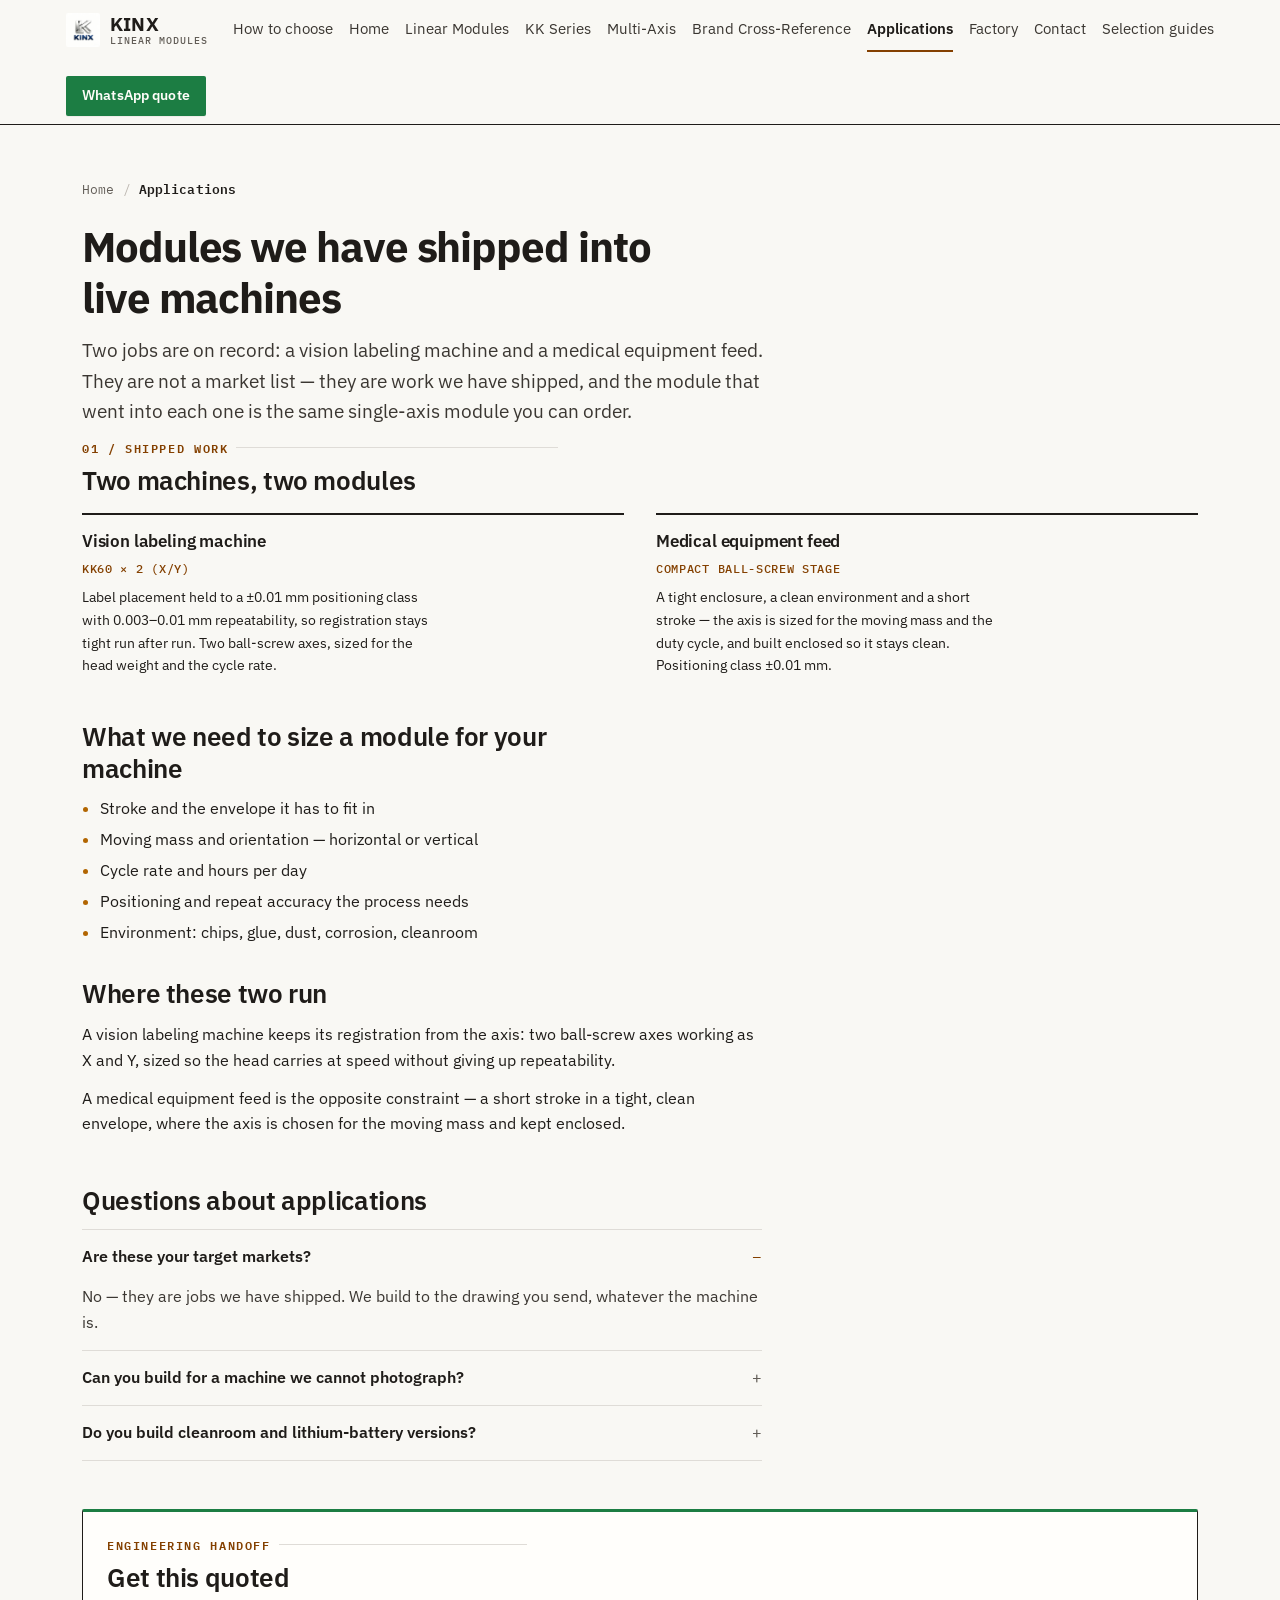
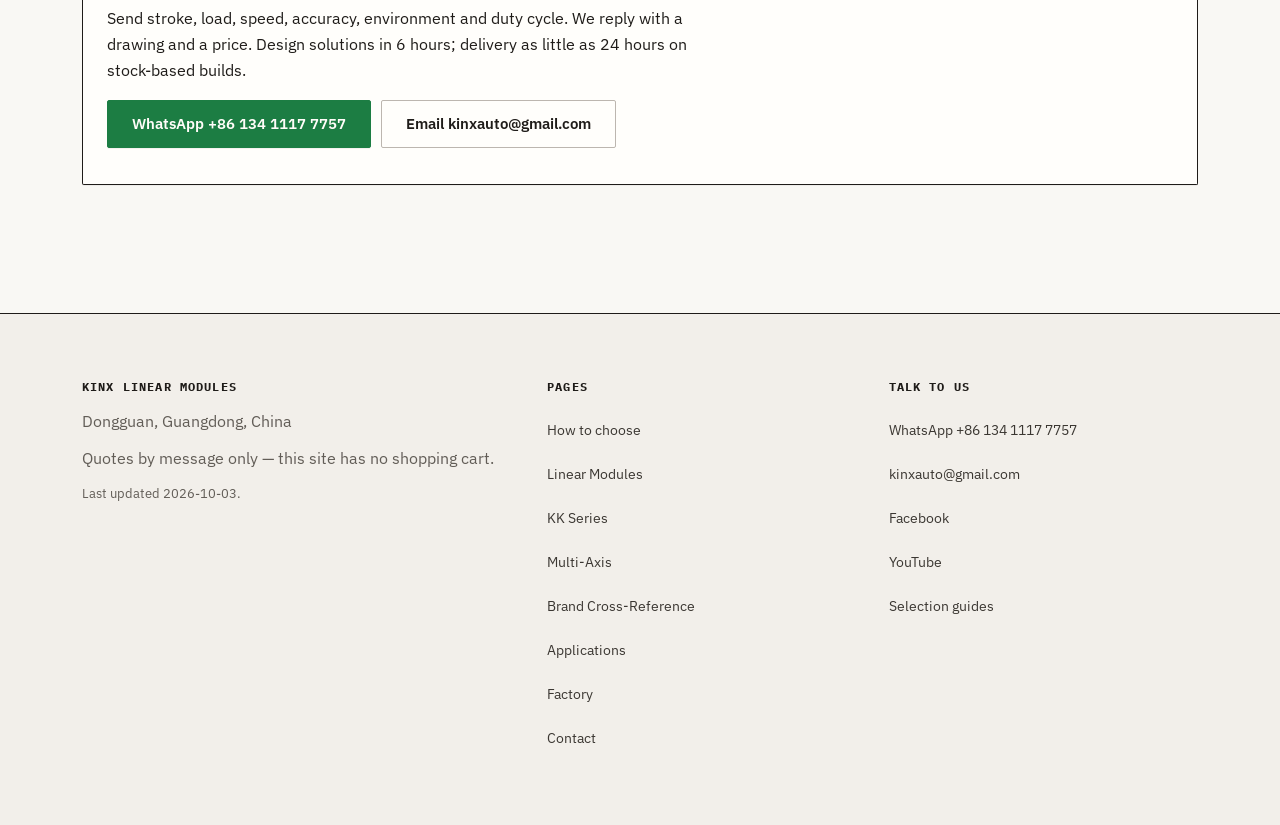
==== applications.html @ 44e57088 "Add applications page for shipped vision-labeling and medical work" ====
<!DOCTYPE html>
<html lang="en"><head>
<meta charset="utf-8">
<meta name="viewport" content="width=device-width,initial-scale=1">
<title>Linear Modules in Labeling and Medical Equipment — KINX</title>
<meta name="description" content="Linear modules running in vision labeling machines and medical equipment, built in our Dongguan workshop. Send the envelope, stroke and duty cycle and…">
<link rel="icon" href="assets/kinx-favicon.jpg" type="image/jpeg">
<link rel="canonical" href="https://hello532.github.io/kinxfa/applications.html">
<meta property="og:type" content="website">
<meta property="og:title" content="Linear Modules in Labeling and Medical Equipment — KINX">
<meta property="og:description" content="Linear modules running in vision labeling machines and medical equipment, built in our Dongguan workshop. Send the envelope, stroke and duty cycle and we return a drawing and a price.">
<meta property="og:image" content="https://hello532.github.io/kinxfa/assets/kinx-322.jpg">
<meta property="og:locale" content="en">
<meta name="twitter:card" content="summary_large_image">
<link rel="stylesheet" href="style.css">
<script type="application/ld+json">{"@context":"https://schema.org","@graph":[{"@type":"Organization","@id":"https://hello532.github.io/kinxfa/#org","name":"KINX","alternateName":"KINX Linear Modules","url":"https://hello532.github.io/kinxfa/","address":{"@type":"PostalAddress","addressLocality":"Dongguan","addressRegion":"Guangdong","addressCountry":"CN"},"email":"kinxauto@gmail.com","telephone":"+8613411177757","contactPoint":{"@type":"ContactPoint","contactType":"sales","telephone":"+8613411177757","email":"kinxauto@gmail.com","availableLanguage":["en","zh"]},"sameAs":["https://www.facebook.com/kinx.linearmodules","https://www.youtube.com/@KINXFA"],"knowsAbout":["Linear modules","Ball screw modules","Belt driven modules","Slide table modules"]},{"@type":"WebSite","@id":"https://hello532.github.io/kinxfa/#site","url":"https://hello532.github.io/kinxfa/","name":"KINX Linear Modules","publisher":{"@id":"https://hello532.github.io/kinxfa/#org"},"inLanguage":"en","dateModified":"2026-10-03"},{"@type":"BreadcrumbList","itemListElement":[{"@type":"ListItem","position":1,"name":"Home","item":"https://hello532.github.io/kinxfa/"},{"@type":"ListItem","position":2,"name":"Applications"}]},{"@type":"FAQPage","mainEntity":[{"@type":"Question","name":"Are these your target markets?","acceptedAnswer":{"@type":"Answer","text":"No — they are jobs we have shipped. We build to the drawing you send, whatever the machine is."}},{"@type":"Question","name":"Can you build for a machine we cannot photograph?","acceptedAnswer":{"@type":"Answer","text":"Yes. Send the envelope, stroke, moving mass and duty cycle instead of a photo; the dimension table is what we work from."}},{"@type":"Question","name":"Do you build cleanroom and lithium-battery versions?","acceptedAnswer":{"@type":"Answer","text":"The steel-band seal with external oiling is the version we build for cleanroom and lithium-battery lines. Tell us the cleanliness class and the environment."}}]}]}</script>
</head><body>
<a class="skip-link" href="#main">Skip to content</a>
<header role="banner" class="nav"><div class="navin"><a class="brand" href="index.html"><img class="brandlogo" src="assets/kinx-logo.png" alt="KINX logo" width="36" height="36" loading="eager" decoding="async"><span class="brandtxt">KINX<span>Linear Modules</span></span></a><nav class="links" aria-label="Main"><a href="how-to-choose.html">How to choose</a><a href="index.html">Home</a><a href="linear-modules.html">Linear Modules</a><a href="kk-modules.html">KK Series</a><a href="multi-axis-systems.html">Multi-Axis</a><a href="kk-replacement.html">Brand Cross-Reference</a><a href="applications.html" class="on">Applications</a><a href="factory.html">Factory</a><a href="contact.html">Contact</a><a href="https://hello532.github.io/linear-module-guide/" rel="noopener">Selection guides</a></nav><a class="cta" href="https://wa.me/8613411177757?text=Hi%20KINX%2C%20I%20need%20a%20quote%20for%20a%20linear%20module." rel="noopener noreferrer" target="_blank" aria-label="Get a quote on WhatsApp">WhatsApp quote</a></div></header>
<main id="main" class="wrap page page--applications"><nav class="crumbs" aria-label="Breadcrumb"><ol><li><a href="index.html">Home</a></li><li aria-current="page">Applications</li></ol></nav>
<h1>Modules we have shipped into live machines</h1>
<p class="lead">Two jobs are on record: a vision labeling machine and a medical equipment feed. They are not a market list — they are work we have shipped, and the module that went into each one is the same single-axis module you can order.</p>

<section>
  <div class="section-head"><p class="eyebrow">01 / SHIPPED WORK</p><h2>Two machines, two modules</h2></div>
  <div class="pgrid choice-grid"><article class="pcard txt"><h3>Vision labeling machine</h3><p class="drv">KK60 × 2 (X/Y)</p><p>Label placement held to a ±0.01 mm positioning class with 0.003–0.01 mm repeatability, so registration stays tight run after run. Two ball-screw axes, sized for the head weight and the cycle rate.</p></article><article class="pcard txt"><h3>Medical equipment feed</h3><p class="drv">Compact ball-screw stage</p><p>A tight enclosure, a clean environment and a short stroke — the axis is sized for the moving mass and the duty cycle, and built enclosed so it stays clean. Positioning class ±0.01 mm.</p></article></div>
</section>

<section class="two">
  <div>
    <h2>What we need to size a module for your machine</h2>
    <ul class="bul">
      <li>Stroke and the envelope it has to fit in</li>
      <li>Moving mass and orientation — horizontal or vertical</li>
      <li>Cycle rate and hours per day</li>
      <li>Positioning and repeat accuracy the process needs</li>
      <li>Environment: chips, glue, dust, corrosion, cleanroom</li>
    </ul>
  </div>
  <div>
    <h2>Where these two run</h2>
    <p>A vision labeling machine keeps its registration from the axis: two ball-screw axes
      working as X and Y, sized so the head carries at speed without giving up repeatability.</p>
    <p>A medical equipment feed is the opposite constraint — a short stroke in a tight, clean
      envelope, where the axis is chosen for the moving mass and kept enclosed.</p>
  </div>
</section>

<section class="faq"><h2>Questions about applications</h2><details class="qa" open><summary>Are these your target markets?</summary><p>No — they are jobs we have shipped. We build to the drawing you send, whatever the machine is.</p></details><details class="qa"><summary>Can you build for a machine we cannot photograph?</summary><p>Yes. Send the envelope, stroke, moving mass and duty cycle instead of a photo; the dimension table is what we work from.</p></details><details class="qa"><summary>Do you build cleanroom and lithium-battery versions?</summary><p>The steel-band seal with external oiling is the version we build for cleanroom and lithium-battery lines. Tell us the cleanliness class and the environment.</p></details></section>

<div class="qbox"><p class="eyebrow">ENGINEERING HANDOFF</p><h2>Get this quoted</h2><p>Send stroke, load, speed, accuracy, environment and duty cycle. We reply with a drawing and a price. Design solutions in 6 hours; delivery as little as 24 hours on stock-based builds.</p><div class="qbtns"><a class="btn wa" href="https://wa.me/8613411177757?text=Hi%20KINX%2C%20I%20need%20a%20quote%20for%20a%20linear%20module%20for%20our%20machine.%20Stroke%3A%20___%20mm.%20Load%3A%20___%20kg.%20Orientation%3A%20horizontal/vertical.%20Speed%3A%20___%20mm/s.%20Repeat%20accuracy%3A%20___%20mm.%20Environment%3A%20dust%20/%20chips%20/%20corrosion%3F%20Cycles%3A%20___%20/min." rel="noopener noreferrer" target="_blank" aria-label="Get a quote on WhatsApp">WhatsApp +86 134 1117 7757</a><a class="btn" href="mailto:kinxauto@gmail.com?subject=Quote%20request%20%E2%80%94%20linear%20module%20for%20our%20machine&body=Hello%20KINX%2C%0A%0APlease%20quote%20the%20following%3A%0A%0A1.%20Stroke%20%28mm%29%3A%20%0A2.%20Payload%20%28kg%29%20and%20orientation%20%28horizontal%20%2F%20vertical%29%3A%20%0A3.%20Speed%20%28mm%2Fs%29%3A%20%0A4.%20Repeat%20accuracy%20%28mm%29%3A%20%0A5.%20Environment%20%28dust%20%2F%20chips%20%2F%20glue%20%2F%20corrosion%3F%29%3A%20%0A6.%20Drive%20preference%20%28ball%20screw%20%2F%20belt%20%2F%20your%20recommendation%29%3A%20%0A7.%20Duty%20cycle%20%28cycles%20per%20minute%2C%20hours%20per%20day%29%3A%20%0A8.%20Quantity%3A%20%0A%0AThank%20you.">Email kinxauto@gmail.com</a></div></div>
</main>
<footer role="contentinfo" class="foot"><div class="footin"><div class="fcol"><b>KINX Linear Modules</b><p class="mut">Dongguan, Guangdong, China</p><p class="mut">Quotes by message only — this site has no shopping cart.</p><p class="micro">Last updated 2026-10-03.</p></div><div class="fcol"><b>Pages</b><div class="flinks"><a href="how-to-choose.html">How to choose</a><a href="linear-modules.html">Linear Modules</a><a href="kk-modules.html">KK Series</a><a href="multi-axis-systems.html">Multi-Axis</a><a href="kk-replacement.html">Brand Cross-Reference</a><a href="applications.html">Applications</a><a href="factory.html">Factory</a><a href="contact.html">Contact</a></div></div><div class="fcol"><b>Talk to us</b><a href="https://wa.me/8613411177757?text=Hi%20KINX%2C%20I%20need%20a%20quote%20for%20a%20linear%20module." rel="noopener" target="_blank">WhatsApp +86 134 1117 7757</a><a href="mailto:kinxauto@gmail.com">kinxauto@gmail.com</a><a href="https://www.facebook.com/kinx.linearmodules" rel="noopener noreferrer" target="_blank">Facebook</a><a href="https://www.youtube.com/@KINXFA" rel="noopener noreferrer" target="_blank">YouTube</a><a href="https://hello532.github.io/linear-module-guide/">Selection guides</a></div></div></footer>
</body></html>
---- style.css ----
@import url('https://fonts.googleapis.com/css2?family=IBM+Plex+Sans:ital,wght@0,400;0,500;0,600;0,700;1,400&family=IBM+Plex+Mono:wght@400;500;600&display=swap');

/* =============================================================== 设计 token
 * oklch：感知均匀，亮暗两端同色相漂移更小。
 * 中性色取 hue 80（暖纸）而不是 250（冷蓝）：工程车间里的白纸、图纸、
 * 磷化件都是暖调，冷蓝灰会把站点推回通用 SaaS 模板的观感。
 * 琥珀只做一件事——标记与强调；正文链接用更深的青铜色保证 4.5:1 对比。
 */
:root{
  /* 面 */
  --bg:oklch(97.8% 0.005 85);          /* 暖纸底 */
  --surface:oklch(99.6% 0.003 85);     /* 抬升面 */
  --soft:oklch(95.4% 0.008 82);        /* 浅陷面：表头、内嵌块 */
  --sunken:oklch(93.2% 0.010 80);      /* 更深陷面：证据条 */

  /* 墨 */
  --ink:oklch(23% 0.008 70);           /* 石墨主文 */
  --ink-2:oklch(34% 0.010 70);         /* 次级正文 */
  --muted:oklch(48% 0.011 72);         /* 弱化说明 */
  --faint:oklch(60% 0.010 75);         /* 极弱元数据 */

  /* 线 */
  --line:oklch(89.5% 0.008 80);
  --line-strong:oklch(78% 0.012 75);
  --line-ink:oklch(23% 0.008 70);      /* 强调规则线（表头、章节顶线） */

  /* 强调 */
  --accent:oklch(45% 0.115 55);        /* 青铜：正文链接、可读强调 */
  --accent-hi:oklch(58% 0.150 68);     /* 琥珀：标记、刻度、hover 线（对底色 ≥3:1） */
  --accent-soft:oklch(95% 0.035 78);   /* 琥珀底纹 */
  --accent-ink:oklch(99.5% 0.006 85);  /* 深底上的字 */

  /* 语义 */
  --wa:oklch(52% 0.125 152);           /* WhatsApp 绿：唯一成单动作 */
  --ok:oklch(50% 0.115 152);
  --warn:oklch(60% 0.130 68);
  --danger:oklch(50% 0.180 28);

  /* 形状：近方角。工业图纸与型材端面都不是圆角矩形。 */
  --radius:2px;
  --max:1180px;
  --measure:68ch;

  /* 字体 */
  --sans:"IBM Plex Sans",-apple-system,BlinkMacSystemFont,"Segoe UI",Roboto,
    Helvetica,Arial,"Noto Sans SC",sans-serif;
  --mono:"IBM Plex Mono",ui-monospace,SFMono-Regular,Menlo,Consolas,monospace;

  /* 8 点间距刻度：集中管理，消除散落的魔法数字 */
  --space-1:4px;--space-2:8px;--space-3:12px;--space-4:16px;
  --space-5:24px;--space-6:32px;--space-7:48px;--space-8:64px;--space-9:96px;

  /* 运动：短、直、无回弹。工程界面不需要性格。 */
  --dur-1:120ms;--dur-2:200ms;--ease:cubic-bezier(.2,.6,.35,1);

  /* 深度：规则线优先，投影只在真正抬升处（导航、跳转链接）使用 */
  --lift-1:0 1px 0 oklch(23% 0.008 70 / .05);
  --lift-2:0 2px 10px oklch(23% 0.008 70 / .10);
}

/* =============================================================== 状态基线
 * 这些规则是站点级契约：任何组件只要带上对应属性就自动获得正确表现。
 */
[aria-busy="true"]{cursor:progress;opacity:.72}
[aria-busy="true"]::after{content:"";display:inline-block;width:.7em;height:.7em;
  margin-left:.5em;border:2px solid currentColor;border-top-color:transparent;
  border-radius:50%;vertical-align:-.05em;animation:kinx-spin .7s linear infinite}
@keyframes kinx-spin{to{transform:rotate(360deg)}}
[aria-invalid="true"]{border-color:var(--danger)!important;
  outline:2px solid var(--danger);outline-offset:1px}
[aria-disabled="true"],[disabled]{opacity:.5;cursor:not-allowed;pointer-events:none}
[aria-current="page"]{font-weight:600}

*{box-sizing:border-box}
html{-webkit-text-size-adjust:100%;scroll-behavior:smooth}
@media (prefers-reduced-motion: reduce){
  html{scroll-behavior:auto}
  *,*::before,*::after{transition:none!important;animation:none!important;
    scroll-behavior:auto!important}
}

body{margin:0;
  font:16px/1.62 var(--sans);
  color:var(--ink);background:var(--bg);
  text-rendering:optimizeLegibility;-webkit-font-smoothing:antialiased;
  font-synthesis:none;font-feature-settings:"kern" 1,"liga" 1}

img,svg,video{max-width:100%;height:auto;display:block}
a{color:var(--accent);text-decoration:none;
  text-underline-offset:.18em;text-decoration-thickness:1px}
a:hover{text-decoration:underline;text-decoration-color:var(--accent-hi)}
a:active{color:var(--ink)}
a:focus-visible{outline:2px solid var(--accent);outline-offset:2px;border-radius:var(--radius)}
button:active,[role="button"]:active{transform:translateY(1px)}

/* 只给屏幕阅读器看的文本（spec 表 caption 用） */
.sr-only{position:absolute;width:1px;height:1px;padding:0;margin:-1px;
  overflow:hidden;clip:rect(0 0 0 0);white-space:nowrap;border:0}

/* 跳到正文：视觉上隐藏，Tab 聚焦时滑入可见 —— 键盘用户每次免扫导航 */
.skip-link{position:absolute;left:var(--space-4);top:var(--space-2);z-index:200;
  transform:translateY(-180%);
  background:var(--ink);color:var(--accent-ink);
  padding:var(--space-2) var(--space-4);border-radius:var(--radius);
  font-weight:600;font-size:14px;transition:transform var(--dur-2) var(--ease)}
.skip-link:focus{transform:translateY(0);outline:2px solid var(--accent-hi);outline-offset:2px}

::selection{background:var(--accent-soft);color:var(--ink)}
:focus-visible{outline:2px solid var(--accent);outline-offset:2px;border-radius:var(--radius)}

/* =============================================================== 排版
 * clamp() 流体字阶：320px 手机到 1440px 桌面之间无断点连续缩放。
 * 数字、型号、章节编号一律走 --mono + tabular-nums，列对齐不抖动。
 */
h1,h2,h3,h4{line-height:1.22;margin:0;font-weight:600;letter-spacing:-.014em}
h1{font-size:clamp(27px,4.1vw,42px);margin-bottom:var(--space-3);letter-spacing:-.026em;
  font-weight:700;max-width:24ch}
h2{font-size:clamp(20px,2.3vw,26px);margin:var(--space-6) 0 var(--space-3);max-width:34ch}
h3{font-size:17px;margin:var(--space-3) 0 var(--space-2);font-weight:600}
h4{font-size:15px;margin:var(--space-3) 0 var(--space-2);font-weight:600}
p{margin:0 0 var(--space-3);max-width:var(--measure)}

/* 章节标签：紧凑大写等宽 + 琥珀短划线。全站唯一的「装饰」就是这条线。 */
.eyebrow{margin:0 0 var(--space-2);font-family:var(--mono);font-size:11.5px;font-weight:600;
  letter-spacing:.14em;text-transform:uppercase;color:var(--accent);
  display:flex;align-items:center;gap:var(--space-2)}
.eyebrow::after{content:"";flex:1;height:1px;background:var(--line);min-width:var(--space-5)}
.section-head{max-width:var(--measure);margin-bottom:var(--space-4)}
.section-head h2{margin-top:0}
.section-head+.pgrid,.section-head+.choice-grid,.section-head+.range-grid{margin-top:0}

.mut{color:var(--muted)}
.micro{color:var(--muted);font-size:13px;line-height:1.55;max-width:var(--measure)}
.lead{font-size:clamp(16.5px,1.85vw,19px);line-height:1.6;color:var(--ink-2);
  max-width:62ch}

/* 等宽数字：规格表、统计条、参数行、元数据统一走这套，列对齐不抖动 */
.strip b,.strip span,table.spec,.kv dt,.kv dd,.drv,.vmeta em,.meta,.micro,
.tags li,.btn,.cta,.tsc,.eyebrow,.crumb,.crumbs,dl.kv,dl.meta,.fields span,
.fcol .micro,figcaption{
  font-variant-numeric:tabular-nums;font-feature-settings:"kern" 1,"tnum" 1}

.wrap{max-width:var(--max);margin:0 auto;padding:var(--space-5) var(--space-4) var(--space-8)}
.page{min-height:60vh}

/* =============================================================== 导航 */
.nav{position:sticky;top:0;z-index:50;background:oklch(97.8% 0.005 85 / .95);
  backdrop-filter:saturate(1.4) blur(10px);border-bottom:1px solid var(--line-ink)}
.navin{max-width:var(--max);margin:0 auto;padding:var(--space-2) var(--space-4);
  display:flex;align-items:center;gap:var(--space-4);flex-wrap:wrap}
.brand{display:flex;align-items:center;gap:10px;font-weight:700;font-size:19px;
  color:var(--ink);letter-spacing:.01em;flex:none;min-height:44px}
@media (min-width:900px){.brand{min-height:40px}}
.brand:hover{text-decoration:none;color:var(--ink)}
.brandlogo{width:34px;height:34px;border-radius:var(--radius);flex:none}
.brandtxt{display:flex;flex-direction:column;line-height:1.12}
.brandtxt span{font-family:var(--mono);font-weight:500;font-size:10px;color:var(--muted);
  letter-spacing:.1em;text-transform:uppercase}
.links{display:flex;gap:var(--space-4);flex-wrap:wrap;margin-left:auto;align-items:center}
.links a{color:var(--ink-2);font-size:14.5px;padding:var(--space-2) 0;
  min-height:44px;display:inline-flex;align-items:center;
  border-bottom:2px solid transparent;transition:border-color var(--dur-1) var(--ease)}
.links a:hover{color:var(--ink);text-decoration:none;border-bottom-color:var(--accent-hi)}
.links a.on{border-bottom-color:var(--accent);color:var(--ink);font-weight:600}
.nav .cta{background:var(--wa);color:var(--accent-ink);padding:9px var(--space-4);
  min-height:44px;display:inline-flex;align-items:center;
  border-radius:var(--radius);font-weight:600;font-size:13.5px;white-space:nowrap;
  letter-spacing:.01em;box-shadow:var(--lift-1)}
@media (min-width:900px){.nav .cta{min-height:40px}}
.nav .cta:hover{text-decoration:none;filter:brightness(1.08)}
.nav .cta:active{filter:brightness(.92);transform:translateY(1px)}

/* =============================================================== 面包屑
 * 站点同时存在 .crumb（正文内联，产品/KK 页）与 .crumbs（渲染层 <ol> 版本）。
 * 两者共用同一视觉，避免同类元素出现两种样式。
 */
.crumb,.crumbs{margin:0 0 var(--space-4);font-family:var(--mono);font-size:12.5px;
  color:var(--muted);letter-spacing:.01em}
.crumbs ol{list-style:none;display:flex;flex-wrap:wrap;gap:var(--space-2);
  margin:0;padding:0;align-items:center}
.crumbs li{display:flex;align-items:center;gap:var(--space-2)}
.crumbs li:not(:last-child)::after{content:"/";color:var(--line-strong)}
/* 面包屑也是真实导航：小屏上给足点按高度，否则手机上几乎点不中 */
.crumbs a,.crumb a{color:var(--muted);display:inline-flex;align-items:center;
  min-height:44px}
@media (min-width:900px){.crumbs a,.crumb a{min-height:32px}}
.crumbs a:hover,.crumb a:hover{color:var(--accent)}
.crumbs [aria-current="page"],.crumb span{color:var(--ink);font-weight:600}

/* =============================================================== 英雄区
 * 左文右图，图上不加卡片边框——图片本身就是证据，不需要相框。
 * 用底部规则线与下一段分隔，而不是圆角容器。
 */
.hero{display:grid;grid-template-columns:1.05fr .95fr;gap:var(--space-6);
  align-items:center;padding:var(--space-2) 0 var(--space-6);
  border-bottom:1px solid var(--line)}
.herotext{min-width:0}
.heroimg{margin:0;background:var(--soft);border:1px solid var(--line);
  border-radius:var(--radius);overflow:hidden}
.qbtns{display:flex;gap:10px;flex-wrap:wrap;margin:var(--space-4) 0 var(--space-3)}

/* =============================================================== 按钮
 * 主动作 = WhatsApp（绿，实心）；次动作 = 站内跳转（描边，方角）。
 * 两者视觉权重必须能一眼分开，否则每个视口都有两个主行动在抢。
 */
.btn{display:inline-block;padding:11px var(--space-5);border-radius:var(--radius);
  border:1px solid var(--line-strong);font-weight:600;font-size:15px;
  color:var(--ink);background:var(--surface);
  transition:border-color var(--dur-1) var(--ease),background var(--dur-1) var(--ease)}
.btn:hover{text-decoration:none;border-color:var(--ink);background:var(--soft)}
.btn:active{background:var(--sunken)}
.btn.wa{background:var(--wa);border-color:var(--wa);color:var(--accent-ink);
  box-shadow:var(--lift-1)}
.btn.wa:hover{filter:brightness(1.08);border-color:var(--wa);color:var(--accent-ink);
  background:var(--wa)}
.btn.wa:active{filter:brightness(.92)}
.cta{background:var(--wa);color:var(--accent-ink);border-radius:var(--radius);font-weight:600}
.btn.block{display:block;text-align:center;margin-bottom:var(--space-2)}

/* =============================================================== 规格轨道
 * 原「统计条」是仪表盘瓷砖，读起来像模板。改成规格轨道：
 * 一条横线 + 等宽数字 + 大写标签，像图纸标题栏。
 */
.strip{display:grid;grid-template-columns:repeat(4,1fr);gap:0;
  border-top:1px solid var(--line-ink);border-bottom:1px solid var(--line);
  margin:var(--space-6) 0 var(--space-6)}
.strip div{padding:var(--space-4) var(--space-4) var(--space-4) 0;
  border-right:1px solid var(--line)}
.strip div:last-child{border-right:0}
.strip div+div{padding-left:var(--space-4)}
.strip b{display:block;font-family:var(--mono);font-size:clamp(17px,2vw,21px);
  font-weight:600;letter-spacing:-.01em;color:var(--ink)}
.strip span{display:block;margin-top:2px;color:var(--muted);font-size:12px;
  text-transform:uppercase;letter-spacing:.08em}

/* =============================================================== 卡片与网格
 * 卡片不再漂浮：顶部一条实线、无投影、方角、hover 时线变琥珀。
 * 选型卡（choice）与产品卡（range）刻意用不同结构，让「选驱动」和
 * 「打开产品页」在读的一瞬间就分开。
 */
.pgrid{display:grid;grid-template-columns:repeat(auto-fit,minmax(250px,1fr));
  gap:var(--space-6);margin:var(--space-4) 0}
.pgrid.cols-2{grid-template-columns:repeat(auto-fit,minmax(320px,1fr))}
.pgrid.cols-3{grid-template-columns:repeat(auto-fit,minmax(240px,1fr))}
.pgrid.cols-4{grid-template-columns:repeat(auto-fit,minmax(200px,1fr))}
.choice-grid,.range-grid{display:grid;gap:var(--space-6);margin:var(--space-4) 0}
.choice-grid{grid-template-columns:repeat(auto-fit,minmax(260px,1fr))}
.range-grid{grid-template-columns:repeat(auto-fit,minmax(280px,1fr))}

.pcard{border-top:2px solid var(--line-ink);padding:var(--space-4) 0 0;
  background:transparent;display:flex;flex-direction:column;color:var(--ink);
  transition:border-color var(--dur-2) var(--ease)}
.pcard:hover{text-decoration:none;border-top-color:var(--accent-hi)}
.pcard h3{margin:0 0 var(--space-2);font-size:17px;letter-spacing:-.01em}
.pcard p{font-size:14px;flex:1;max-width:44ch}
.pcard .more{color:var(--accent);font-weight:600;font-size:13.5px;
  padding-bottom:var(--space-2);margin-top:auto;font-family:var(--mono)}
.pcard.txt{padding:var(--space-4) 0 0}
.pcard .drv{font-family:var(--mono);font-size:11.5px;font-weight:500;color:var(--accent);
  margin:0 0 var(--space-2);text-transform:uppercase;letter-spacing:.06em;flex:none}
.pcard .kv{margin:var(--space-3) 0 var(--space-3);padding:var(--space-3) 0 0;
  border-top:1px solid var(--line);font-size:12.5px;flex:none;
  display:grid;grid-template-columns:auto 1fr;gap:2px var(--space-3)}
.pcard .kv dt{color:var(--muted)}
.pcard .kv dd{margin:0;font-weight:600;font-family:var(--mono)}
/* 选型卡：无链接，用左侧琥珀刻度线标记，读起来像清单条目 */
.choice-card{border-top:2px solid var(--line-ink);border-left:2px solid var(--accent-hi);
  padding-left:var(--space-4)}
.choice-card .bul{margin-bottom:var(--space-2)}
/* 产品卡：可点击，整块是链接，hover 时 h3 变青铜色 */
.range-card h3{transition:color var(--dur-1) var(--ease)}
.range-card:hover h3{color:var(--accent)}

/* =============================================================== 视频卡 */
.vgrid{display:grid;gap:var(--space-3);margin:var(--space-3) 0 var(--space-4)}
.vcard{display:flex;gap:13px;align-items:center;border:1px solid var(--line);
  border-radius:var(--radius);padding:10px;background:var(--surface);color:var(--ink);
  transition:border-color var(--dur-1) var(--ease)}
.vcard:hover{text-decoration:none;border-color:var(--line-strong)}
.vcard:hover .vmeta b{color:var(--accent)}
/* 缩略图位：图能加载就显示图；i.ytimg.com 不可达（如大陆网络）时
 * img 被 onerror 移除，这里只剩底色 + 播放标，依然是一块完整的方形框。 */
.vthumb{position:relative;flex:0 0 148px;aspect-ratio:16/9;border-radius:var(--radius);
  overflow:hidden;background:var(--sunken);border:1px solid var(--line)}
.vthumb img{display:block;width:100%;height:100%;object-fit:cover}
.vplay{position:absolute;left:50%;top:50%;transform:translate(-50%,-50%);
  width:34px;height:34px;border-radius:50%;background:oklch(23% 0.008 70 / .66)}
.vplay:after{content:"";position:absolute;left:13px;top:10px;border-style:solid;
  border-width:7px 0 7px 11px;border-color:transparent transparent transparent var(--accent-ink)}
.vmeta{display:block;min-width:0}
.vmeta b{display:block;font-size:14px;line-height:1.4;font-weight:600;
  transition:color var(--dur-1) var(--ease)}
.vmeta em{display:block;font-style:normal;color:var(--muted);font-size:12px;margin-top:3px;
  font-family:var(--mono)}

/* 车间实拍画廊：源图横竖混排，用固定比例 + cover 把行高拉齐，
 * 避免竖图把整行撑成高矮不齐的锯齿。产品细节图不在此规则内。 */
.gallery{display:grid;grid-template-columns:repeat(auto-fit,minmax(180px,1fr));
  gap:var(--space-3);margin:var(--space-3) 0;align-items:start}
.gcard{margin:0;border:1px solid var(--line);border-radius:var(--radius);
  overflow:hidden;background:var(--soft)}
.gcard img{display:block;width:100%;height:auto}
/* 只有在同一容器里同时存在横竖图时才需要拉齐（车间/细节画廊） */
.gallery.even .gcard img{aspect-ratio:4/3;object-fit:cover}
/* 固定列数变体：图数能被列数整除时不留孤行 */
.gallery.three{grid-template-columns:repeat(auto-fit,minmax(200px,1fr))}
@media (min-width:900px){.gallery.three{grid-template-columns:repeat(3,1fr)}}
.gallery.four{grid-template-columns:repeat(auto-fit,minmax(200px,1fr))}
@media (min-width:900px){.gallery.four{grid-template-columns:repeat(4,1fr)}}
.wide{margin:var(--space-6) 0;border:1px solid var(--line);border-radius:var(--radius);
  overflow:hidden;background:var(--surface)}
/* 技术图（如 1600×1480 的电机四向图）原始比例会让桌面端占掉整屏，
 * 限高 + contain，保证完整可读又不抢版面。 */
.wide img{max-height:min(58vh,520px);width:auto;max-width:100%;margin:0 auto;
  object-fit:contain}
.wide figcaption{padding:10px var(--space-4);color:var(--muted);font-size:13.5px;
  border-top:1px solid var(--line);background:var(--surface)}
.credrow{display:grid;grid-template-columns:repeat(auto-fit,minmax(190px,1fr));
  gap:var(--space-4)}
.cred{margin:0;border:1px solid var(--line);border-radius:var(--radius);overflow:hidden;
  background:var(--surface)}
.cred img{aspect-ratio:4/3;object-fit:cover}
.cred figcaption{padding:9px var(--space-3);font-size:12.5px;font-weight:600;
  border-top:1px solid var(--line);line-height:1.45}

/* =============================================================== 规格表
 * 手机端表格横向滚动（.tsc 包裹层），而不是压扁或整表重排。
 * 表头用石墨底线 + 等宽大写，读起来像图纸的标题栏。
 */
.tsc{overflow-x:auto;-webkit-overflow-scrolling:touch}
table.spec{width:100%;border-collapse:collapse;margin:var(--space-2) 0 var(--space-4);
  font-size:14.5px;background:var(--surface)}
table.spec caption{caption-side:top;text-align:left;color:var(--muted);
  font-family:var(--mono);font-size:12px;padding:0 0 var(--space-2);letter-spacing:.02em}
table.spec th,table.spec td{border-bottom:1px solid var(--line);padding:10px var(--space-3);
  text-align:left;vertical-align:top}
table.spec th[scope="col"]{background:var(--surface);font-weight:600;
  font-family:var(--mono);font-size:11.5px;text-transform:uppercase;letter-spacing:.07em;
  color:var(--ink-2);border-bottom:1px solid var(--line-ink)}
table.spec th[scope="row"]{background:var(--soft);font-weight:600;width:46%;color:var(--ink)}
table.spec td{color:var(--ink-2);font-family:var(--mono);font-size:13.5px}
table.spec.kktbl td.models{font-weight:600;white-space:nowrap;color:var(--ink)}
table.spec.kktbl th[scope="row"]{white-space:nowrap}
/* 系列索引表：型号列吃掉剩余宽度，行程列只占内容宽 */
table.ranktbl th[scope="row"]{white-space:normal;width:20%;min-width:150px}
table.ranktbl td.models{white-space:normal;width:48%}
table.ranktbl td:last-child{white-space:normal;width:32%;min-width:150px}
table.ranktbl .rowsub{display:block;font-family:var(--sans);font-weight:400;
  font-size:12.5px;color:var(--muted);margin-top:2px;letter-spacing:0;text-transform:none}
dl.kv{display:grid;grid-template-columns:auto 1fr;gap:var(--space-1) var(--space-4);
  margin:var(--space-2) 0 var(--space-4)}
dl.kv dt{color:var(--muted);font-weight:500}
dl.kv dd{margin:0;font-weight:600}

/* =============================================================== 列表与标签 */
.bul{margin:var(--space-2) 0 var(--space-4);padding-left:18px;max-width:var(--measure)}
.bul li{margin:5px 0}
.bul li::marker{color:var(--accent-hi)}
.bul.cols{columns:2;column-gap:var(--space-6);max-width:none}
.tags{list-style:none;display:flex;gap:var(--space-2);flex-wrap:wrap;
  padding:0;margin:var(--space-2) 0 var(--space-5)}
.tags li{border:1px solid var(--line-strong);border-radius:var(--radius);
  padding:5px 12px;font-weight:600;font-size:13px;background:var(--surface);
  font-family:var(--mono);letter-spacing:.02em}

/* =============================================================== 呼叫框 / FAQ / 限制声明 */
/* 交接面板：全站对比度最高的一块，让「下一步做什么」无法被忽略 */
.qbox{border:1px solid var(--line-ink);border-top:3px solid var(--wa);
  background:var(--surface);border-radius:var(--radius);
  padding:var(--space-5);margin:var(--space-7) 0 0;box-shadow:var(--lift-1)}
.qbox h2{margin-top:0}
.qbox p{max-width:60ch}
/* 诚实边界：琥珀左线 + 陷面，读起来像图纸上的注记区 */
.limits{border-left:3px solid var(--accent-hi);padding:var(--space-4) var(--space-4) var(--space-1);
  background:var(--sunken);border-radius:0 var(--radius) var(--radius) 0;
  margin:var(--space-6) 0}
.limits h2{margin-top:0}
/* 决策单：紧凑、等宽、编号式，用于「要点」而非营销 */
.tldr{border-top:1px solid var(--line-ink);border-bottom:1px solid var(--line);
  background:transparent;border-radius:0;
  padding:var(--space-4) 0;margin:var(--space-5) 0 var(--space-3)}
.tldr .tldrh{font-family:var(--mono);font-size:11.5px;text-transform:uppercase;
  letter-spacing:.12em;color:var(--accent);margin:0 0 var(--space-3);font-weight:600}
.tldr ul{margin:0;padding-left:18px;max-width:var(--measure)}
.tldr li{margin:var(--space-1) 0;font-size:14.5px}
.tldr li::marker{color:var(--accent-hi)}
.faq{margin:var(--space-7) 0 0;max-width:var(--measure)}
.faq h2{max-width:none}
.faq .qa{border-top:1px solid var(--line)}
.faq .qa:last-child{border-bottom:1px solid var(--line)}
.faq .qa summary{cursor:pointer;padding:14px 0;margin:0;font-size:16px;font-weight:600;
  list-style:none;min-height:44px;display:flex;align-items:center;
  transition:color var(--dur-1) var(--ease)}
.faq .qa summary:hover{color:var(--accent)}
.faq .qa summary::-webkit-details-marker{display:none}
.faq .qa summary::after{content:"+";margin-left:auto;padding-left:var(--space-3);
  color:var(--muted);font-weight:400;font-family:var(--mono)}
.faq .qa[open]>summary::after{content:"–";color:var(--accent)}
.faq .qa p{margin:0;padding:0 0 14px;color:var(--ink-2);max-width:var(--measure)}

/* =============================================================== 联系页
 * 左：要发什么（编号清单）；右：怎么发（高对比交接卡）
 */
.fields{margin:var(--space-2) 0 var(--space-4);padding-left:20px;max-width:var(--measure);
  counter-reset:field}
.fields li{margin:10px 0}
.fields b{display:block;font-weight:600}
.fields span{color:var(--muted);font-size:13.5px}
.contactcard{border:1px solid var(--line-ink);border-top:3px solid var(--wa);
  border-radius:var(--radius);padding:var(--space-5);background:var(--surface);
  box-shadow:var(--lift-1)}
.contactcard h2{margin-top:0}
dl.meta{margin:var(--space-4) 0 var(--space-2);font-size:13.5px}
dl.meta dt{font-family:var(--mono);font-weight:600;font-size:11.5px;text-transform:uppercase;
  letter-spacing:.07em;color:var(--muted);margin-top:10px}
dl.meta dd{margin:2px 0 0;color:var(--ink)}

/* =============================================================== 页脚 */
.foot{border-top:1px solid var(--line-ink);background:var(--soft);margin-top:var(--space-6)}
.footin{max-width:var(--max);margin:0 auto;padding:var(--space-7) var(--space-4);
  display:grid;grid-template-columns:1.4fr 1fr 1fr;gap:var(--space-6)}
.fcol b{display:block;margin-bottom:var(--space-3);font-family:var(--mono);
  font-size:11.5px;text-transform:uppercase;letter-spacing:.1em;color:var(--ink)}
.fcol a{display:flex;align-items:center;min-height:44px;color:var(--ink-2);
  font-size:14px;padding:0}
.fcol a:hover{color:var(--accent)}
.flinks{display:flex;flex-direction:column}
.fcol .micro{color:var(--muted)}

/* =============================================================== 打印
 * 工程师会把规格页打印出来签字/比对，所以要干净落地：去掉导航与按钮，
 * 黑字白底，表格不断行。
 */
@media print{
  .nav,.foot,.cta,.qbtns,.btn,.skip-link,.vplay{display:none!important}
  body{background:#fff;color:#000;font-size:11pt}
  .wrap{max-width:none;padding:0}
  .hero,.two{grid-template-columns:1fr 1fr}
  .strip{grid-template-columns:repeat(4,1fr)}
  a{color:#000;text-decoration:none}
  .pcard{border-top:1px solid #000}
  table.spec{font-size:10pt}
  table.spec th,table.spec td{border-bottom:1px solid #999;padding:5pt 7pt}
  .tsc{overflow:visible}
  .tldr,.limits,.qbox,.contactcard{break-inside:avoid}
}

/* =============================================================== 响应式
 * 移动优先 base → 480 / 640 / 900 / 1200 四级增强断点。
 * 每一级只改该级真正需要的量，不做「一断点改所有」。
 */

/* ≥480px：手机横屏 / 小平板竖屏，规格轨道保持 2 列 */
@media (min-width:480px){
  .strip{grid-template-columns:repeat(2,1fr)}
  .strip div:nth-child(2){border-right:0}
  .strip div:nth-child(-n+2){border-bottom:1px solid var(--line)}
}

/* ≥640px：放宽页面留白，规格轨道回到 4 列 */
@media (min-width:640px){
  .wrap{padding:var(--space-6) var(--space-5) var(--space-8)}
  .strip{grid-template-columns:repeat(4,1fr)}
  .strip div:nth-child(2){border-right:1px solid var(--line)}
  .strip div:nth-child(-n+2){border-bottom:0}
  .bul.cols{columns:2}
}

/* ≥900px：桌面双栏与页脚三栏 */
@media (min-width:900px){
  .hero{grid-template-columns:1.05fr .95fr}
  .two{grid-template-columns:1fr 1fr}
  .footin{grid-template-columns:1.4fr 1fr 1fr}
  .navin{gap:var(--space-5)}
}

/* ≥1200px：宽屏只加呼吸，不再放大字号（h1 已有 clamp 上限） */
@media (min-width:1200px){
  .wrap{padding:var(--space-7) var(--space-6) var(--space-9)}
  .footin{padding:var(--space-8) var(--space-6)}
}

/* <900px：多列结构整体塌缩成单列，导航换行成第二行链接轨 */
@media (max-width:899px){
  .hero,.two,.footin{grid-template-columns:1fr}
  .hero{gap:var(--space-5)}
  .bul.cols{columns:1}
  .links{width:100%;margin-left:0;order:3;
    overflow-x:auto;-webkit-overflow-scrolling:touch;flex-wrap:nowrap;
    padding-bottom:var(--space-1);gap:var(--space-4)}
  .links a{white-space:nowrap;padding:var(--space-2) 0}
  .nav .cta{margin-left:auto}
  .navin{padding-bottom:var(--space-1)}
}

/* <640px：规格轨道 2 列、按钮整行、留白收紧 */
@media (max-width:639px){
  .strip{grid-template-columns:repeat(2,1fr)}
  .strip b{font-size:17px}
  .qbtns .btn{flex:1 1 100%;text-align:center}
  .gallery{grid-template-columns:1fr 1fr;gap:var(--space-2)}
  .vthumb{flex:0 0 112px}
  h2{margin-top:var(--space-5)}
}

/* <380px：极窄机（320px）只保底不溢出，装饰全退 */
@media (max-width:379px){
  .wrap{padding:var(--space-4) var(--space-3) var(--space-7)}
  .strip div{padding-right:var(--space-2)}
  .strip div+div{padding-left:var(--space-2)}
  .brandtxt span{display:none}
  .btn{padding:10px var(--space-4);font-size:14.5px}
}
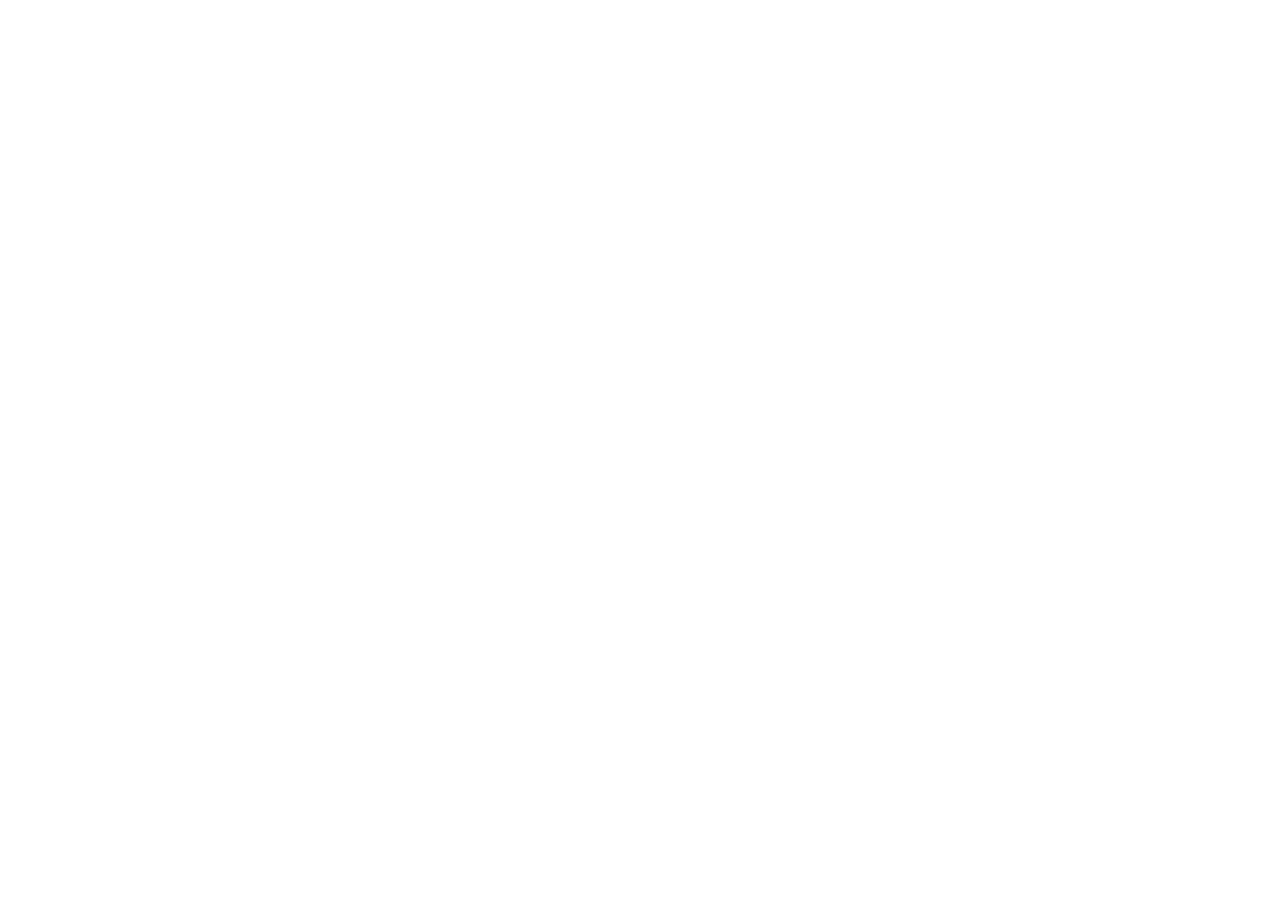
==== commit 6de2e491: "Migrate to kinxfa.com: canonical + meta refresh redirects, updated robots/llms/sitemap" ====
--- a/applications.html
+++ b/applications.html
@@ -1,54 +1,15 @@
-<!DOCTYPE html>
-<html lang="en"><head>
+<!doctype html>
+<html lang="en">
+<head>
 <meta charset="utf-8">
 <meta name="viewport" content="width=device-width,initial-scale=1">
-<title>Linear Modules in Labeling and Medical Equipment — KINX</title>
-<meta name="description" content="Linear modules running in vision labeling machines and medical equipment, built in our Dongguan workshop. Send the envelope, stroke and duty cycle and…">
-<link rel="icon" href="assets/kinx-favicon.jpg" type="image/jpeg">
-<link rel="canonical" href="https://hello532.github.io/kinxfa/applications.html">
-<meta property="og:type" content="website">
-<meta property="og:title" content="Linear Modules in Labeling and Medical Equipment — KINX">
-<meta property="og:description" content="Linear modules running in vision labeling machines and medical equipment, built in our Dongguan workshop. Send the envelope, stroke and duty cycle and we return a drawing and a price.">
-<meta property="og:image" content="https://hello532.github.io/kinxfa/assets/kinx-322.jpg">
-<meta property="og:locale" content="en">
-<meta name="twitter:card" content="summary_large_image">
-<link rel="stylesheet" href="style.css">
-<script type="application/ld+json">{"@context":"https://schema.org","@graph":[{"@type":"Organization","@id":"https://hello532.github.io/kinxfa/#org","name":"KINX","alternateName":"KINX Linear Modules","url":"https://hello532.github.io/kinxfa/","address":{"@type":"PostalAddress","addressLocality":"Dongguan","addressRegion":"Guangdong","addressCountry":"CN"},"email":"kinxauto@gmail.com","telephone":"+8613411177757","contactPoint":{"@type":"ContactPoint","contactType":"sales","telephone":"+8613411177757","email":"kinxauto@gmail.com","availableLanguage":["en","zh"]},"sameAs":["https://www.facebook.com/kinx.linearmodules","https://www.youtube.com/@KINXFA"],"knowsAbout":["Linear modules","Ball screw modules","Belt driven modules","Slide table modules"]},{"@type":"WebSite","@id":"https://hello532.github.io/kinxfa/#site","url":"https://hello532.github.io/kinxfa/","name":"KINX Linear Modules","publisher":{"@id":"https://hello532.github.io/kinxfa/#org"},"inLanguage":"en","dateModified":"2026-10-03"},{"@type":"BreadcrumbList","itemListElement":[{"@type":"ListItem","position":1,"name":"Home","item":"https://hello532.github.io/kinxfa/"},{"@type":"ListItem","position":2,"name":"Applications"}]},{"@type":"FAQPage","mainEntity":[{"@type":"Question","name":"Are these your target markets?","acceptedAnswer":{"@type":"Answer","text":"No — they are jobs we have shipped. We build to the drawing you send, whatever the machine is."}},{"@type":"Question","name":"Can you build for a machine we cannot photograph?","acceptedAnswer":{"@type":"Answer","text":"Yes. Send the envelope, stroke, moving mass and duty cycle instead of a photo; the dimension table is what we work from."}},{"@type":"Question","name":"Do you build cleanroom and lithium-battery versions?","acceptedAnswer":{"@type":"Answer","text":"The steel-band seal with external oiling is the version we build for cleanroom and lithium-battery lines. Tell us the cleanliness class and the environment."}}]}]}</script>
-</head><body>
-<a class="skip-link" href="#main">Skip to content</a>
-<header role="banner" class="nav"><div class="navin"><a class="brand" href="index.html"><img class="brandlogo" src="assets/kinx-logo.png" alt="KINX logo" width="36" height="36" loading="eager" decoding="async"><span class="brandtxt">KINX<span>Linear Modules</span></span></a><nav class="links" aria-label="Main"><a href="how-to-choose.html">How to choose</a><a href="index.html">Home</a><a href="linear-modules.html">Linear Modules</a><a href="kk-modules.html">KK Series</a><a href="multi-axis-systems.html">Multi-Axis</a><a href="kk-replacement.html">Brand Cross-Reference</a><a href="applications.html" class="on">Applications</a><a href="factory.html">Factory</a><a href="contact.html">Contact</a><a href="https://hello532.github.io/linear-module-guide/" rel="noopener">Selection guides</a></nav><a class="cta" href="https://wa.me/8613411177757?text=Hi%20KINX%2C%20I%20need%20a%20quote%20for%20a%20linear%20module." rel="noopener noreferrer" target="_blank" aria-label="Get a quote on WhatsApp">WhatsApp quote</a></div></header>
-<main id="main" class="wrap page page--applications"><nav class="crumbs" aria-label="Breadcrumb"><ol><li><a href="index.html">Home</a></li><li aria-current="page">Applications</li></ol></nav>
-<h1>Modules we have shipped into live machines</h1>
-<p class="lead">Two jobs are on record: a vision labeling machine and a medical equipment feed. They are not a market list — they are work we have shipped, and the module that went into each one is the same single-axis module you can order.</p>
-
-<section>
-  <div class="section-head"><p class="eyebrow">01 / SHIPPED WORK</p><h2>Two machines, two modules</h2></div>
-  <div class="pgrid choice-grid"><article class="pcard txt"><h3>Vision labeling machine</h3><p class="drv">KK60 × 2 (X/Y)</p><p>Label placement held to a ±0.01 mm positioning class with 0.003–0.01 mm repeatability, so registration stays tight run after run. Two ball-screw axes, sized for the head weight and the cycle rate.</p></article><article class="pcard txt"><h3>Medical equipment feed</h3><p class="drv">Compact ball-screw stage</p><p>A tight enclosure, a clean environment and a short stroke — the axis is sized for the moving mass and the duty cycle, and built enclosed so it stays clean. Positioning class ±0.01 mm.</p></article></div>
-</section>
-
-<section class="two">
-  <div>
-    <h2>What we need to size a module for your machine</h2>
-    <ul class="bul">
-      <li>Stroke and the envelope it has to fit in</li>
-      <li>Moving mass and orientation — horizontal or vertical</li>
-      <li>Cycle rate and hours per day</li>
-      <li>Positioning and repeat accuracy the process needs</li>
-      <li>Environment: chips, glue, dust, corrosion, cleanroom</li>
-    </ul>
-  </div>
-  <div>
-    <h2>Where these two run</h2>
-    <p>A vision labeling machine keeps its registration from the axis: two ball-screw axes
-      working as X and Y, sized so the head carries at speed without giving up repeatability.</p>
-    <p>A medical equipment feed is the opposite constraint — a short stroke in a tight, clean
-      envelope, where the axis is chosen for the moving mass and kept enclosed.</p>
-  </div>
-</section>
-
-<section class="faq"><h2>Questions about applications</h2><details class="qa" open><summary>Are these your target markets?</summary><p>No — they are jobs we have shipped. We build to the drawing you send, whatever the machine is.</p></details><details class="qa"><summary>Can you build for a machine we cannot photograph?</summary><p>Yes. Send the envelope, stroke, moving mass and duty cycle instead of a photo; the dimension table is what we work from.</p></details><details class="qa"><summary>Do you build cleanroom and lithium-battery versions?</summary><p>The steel-band seal with external oiling is the version we build for cleanroom and lithium-battery lines. Tell us the cleanliness class and the environment.</p></details></section>
-
-<div class="qbox"><p class="eyebrow">ENGINEERING HANDOFF</p><h2>Get this quoted</h2><p>Send stroke, load, speed, accuracy, environment and duty cycle. We reply with a drawing and a price. Design solutions in 6 hours; delivery as little as 24 hours on stock-based builds.</p><div class="qbtns"><a class="btn wa" href="https://wa.me/8613411177757?text=Hi%20KINX%2C%20I%20need%20a%20quote%20for%20a%20linear%20module%20for%20our%20machine.%20Stroke%3A%20___%20mm.%20Load%3A%20___%20kg.%20Orientation%3A%20horizontal/vertical.%20Speed%3A%20___%20mm/s.%20Repeat%20accuracy%3A%20___%20mm.%20Environment%3A%20dust%20/%20chips%20/%20corrosion%3F%20Cycles%3A%20___%20/min." rel="noopener noreferrer" target="_blank" aria-label="Get a quote on WhatsApp">WhatsApp +86 134 1117 7757</a><a class="btn" href="mailto:kinxauto@gmail.com?subject=Quote%20request%20%E2%80%94%20linear%20module%20for%20our%20machine&body=Hello%20KINX%2C%0A%0APlease%20quote%20the%20following%3A%0A%0A1.%20Stroke%20%28mm%29%3A%20%0A2.%20Payload%20%28kg%29%20and%20orientation%20%28horizontal%20%2F%20vertical%29%3A%20%0A3.%20Speed%20%28mm%2Fs%29%3A%20%0A4.%20Repeat%20accuracy%20%28mm%29%3A%20%0A5.%20Environment%20%28dust%20%2F%20chips%20%2F%20glue%20%2F%20corrosion%3F%29%3A%20%0A6.%20Drive%20preference%20%28ball%20screw%20%2F%20belt%20%2F%20your%20recommendation%29%3A%20%0A7.%20Duty%20cycle%20%28cycles%20per%20minute%2C%20hours%20per%20day%29%3A%20%0A8.%20Quantity%3A%20%0A%0AThank%20you.">Email kinxauto@gmail.com</a></div></div>
-</main>
-<footer role="contentinfo" class="foot"><div class="footin"><div class="fcol"><b>KINX Linear Modules</b><p class="mut">Dongguan, Guangdong, China</p><p class="mut">Quotes by message only — this site has no shopping cart.</p><p class="micro">Last updated 2026-10-03.</p></div><div class="fcol"><b>Pages</b><div class="flinks"><a href="how-to-choose.html">How to choose</a><a href="linear-modules.html">Linear Modules</a><a href="kk-modules.html">KK Series</a><a href="multi-axis-systems.html">Multi-Axis</a><a href="kk-replacement.html">Brand Cross-Reference</a><a href="applications.html">Applications</a><a href="factory.html">Factory</a><a href="contact.html">Contact</a></div></div><div class="fcol"><b>Talk to us</b><a href="https://wa.me/8613411177757?text=Hi%20KINX%2C%20I%20need%20a%20quote%20for%20a%20linear%20module." rel="noopener" target="_blank">WhatsApp +86 134 1117 7757</a><a href="mailto:kinxauto@gmail.com">kinxauto@gmail.com</a><a href="https://www.facebook.com/kinx.linearmodules" rel="noopener noreferrer" target="_blank">Facebook</a><a href="https://www.youtube.com/@KINXFA" rel="noopener noreferrer" target="_blank">YouTube</a><a href="https://hello532.github.io/linear-module-guide/">Selection guides</a></div></div></footer>
-</body></html>
+<title>KINX Linear Modules — moved to kinxfa.com</title>
+<meta name="description" content="This page has moved to kinxfa.com — factory-direct ball screw and belt driven linear modules from Dongguan, China.">
+<link rel="canonical" href="https://kinxfa.com/pages/applications">
+<meta http-equiv="refresh" content="0;url=https://kinxfa.com/pages/applications">
+<meta name="robots" content="index,follow">
+</head>
+<body>
+<p>This page has moved to <a href="https://kinxfa.com/pages/applications">https://kinxfa.com/pages/applications</a>. You will be redirected automatically.</p>
+</body>
+</html>
